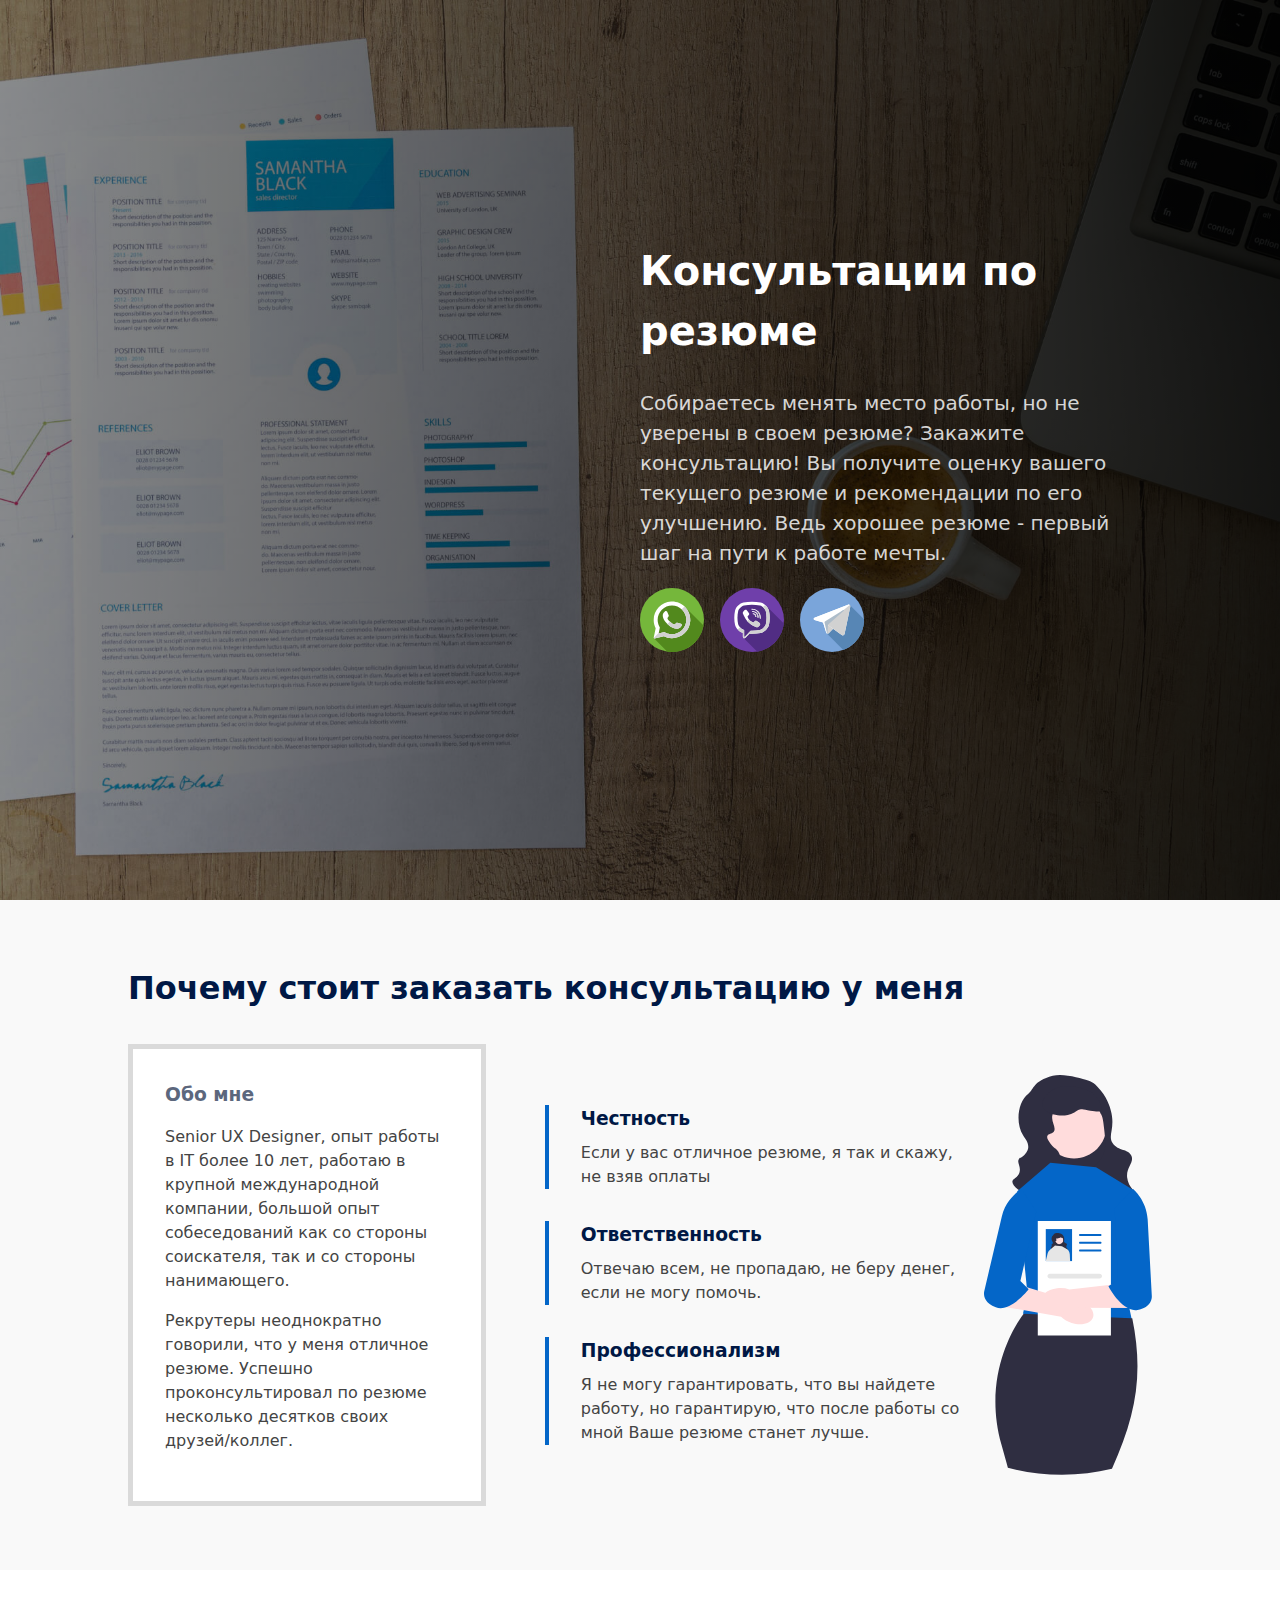
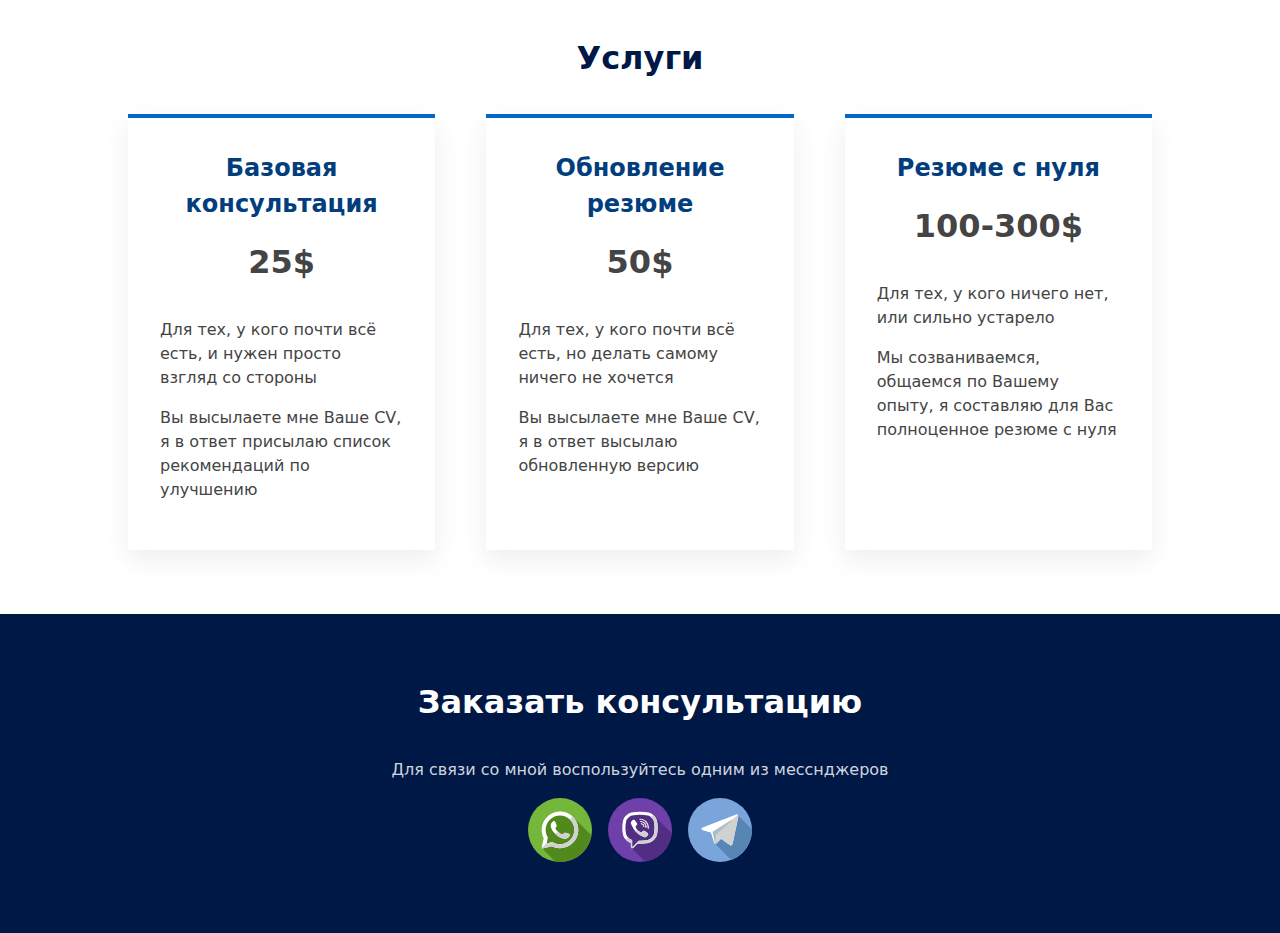
==== index.html @ ea449a5f "some cleanup" ====
<!DOCTYPE html>
<html>
  <head>
    <title>Консультации по резюме</title>
    <meta name="viewport" content="width=device-width, height=device-height, initial-scale=1.0">
	<link type="text/css" rel="stylesheet" href="css/style.css">
  </head>
  <body>


  <header class="header">
    <div class="header-overlay"></div>
    <div class="container header-contentWrapper">
      <div class="header-content">
        <h1 class="header-heading">Консультации по резюме</h1>
        <p class="header-description">Собираетесь менять место работы, но не уверены в своем резюме? Закажите консультацию! Вы получите оценку вашего текущего резюме и рекомендации по его улучшению. Ведь хорошее резюме - первый шаг на пути к работе мечты.</p>
        <ul class="header-linkList">
          <li class="header-linkWrap"><a href="#" class="header-link whatsapp"></a></li>
          <li class="header-linkWrap"><a href="#" class="header-link viber"></a></li>
          <li class="header-linkWrap"><a href="#" class="header-link telegram"></a></li>
        </ul>
      </div>
    </div>
  </header>
	  
  <section class="about">
    <div class="container">
      <h2 class="about-header">Почему стоит заказать консультацию у меня</h2>
      <div class="about-layout">
        <article class="about-bio">
          <h3>Обо мне</h3>
          <p>Senior UX Designer, опыт работы в IT более 10 лет, работаю в крупной международной компании, большой опыт собеседований как со стороны соискателя, так и со стороны нанимающего.</p>
          <p>Рекрутеры неоднократно говорили, что у меня отличное резюме. Успешно проконсультировал по резюме несколько десятков своих друзей/коллег.</p>
        </article>

        <section class="about-principles">
          <ul>
            <li>
              <h3>Честность</h3>
              <p>Если у вас отличное резюме, я так и скажу, не взяв оплаты</p>
            </li>
            <li>
              <h3>Ответственность</h3>
              <p>Отвечаю всем, не пропадаю, не беру денег, если не могу помочь.</p>
            </li>
            <li>
              <h3>Профессионализм</h3>
              <p>Я не могу гарантировать, что вы найдете работу, но гарантирую, что после работы со мной Ваше резюме станет лучше.</p>
            </li>
          </ul>
        </section>

        <img class="about-image" src="img/cv-update.svg"/>
      </div>
    </div>
  </section>
	  
    <section class="pricing">
      <h2 class="pricing-header">Услуги</h2>
      <div class="pricing-layout container">
        <article class="pricingItem">
          <h3 class="pricingItem-heading">Базовая консультация</h3>
          <p class="pricingItem-price">25$</p>
          <p class="pricingItem-desc">Для тех, у кого почти всё есть, и нужен просто взгляд со стороны</p>
          <p class="pricingItem-details">Вы высылаете мне Ваше CV, я в ответ присылаю список рекомендаций по улучшению</p>
        </article>
        <article class="pricingItem">
          <h3 class="pricingItem-heading">Обновление резюме</h3>
          <p class="pricingItem-price">50$</p>
          <p class="pricingItem-desc">Для тех, у кого почти всё есть, но делать самому ничего не хочется</p>
          <p class="pricingItem-details">Вы высылаете мне Ваше CV, я в ответ высылаю обновленную версию</p>
        </article>
        <article class="pricingItem">
          <h3 class="pricingItem-heading">Резюме с нуля</h3>
          <p class="pricingItem-price">100-300$</p>
          <p class="pricingItem-desc">Для тех, у кого ничего нет, или сильно устарело</p>
          <p class="pricingItem-details">Мы созваниваемся, общаемся по Вашему опыту, я составляю для Вас полноценное резюме с нуля</p>
        </article>
      </div>
    </section>
	  
    <section class="contacts">
      <h2 class="contacts-heading">Заказать консультацию</h2>
      <p class="contacts-description">Для связи со мной воспользуйтесь одним из месснджеров</p>
      <ul class="contacts-linkList">
        <li class="contacts-linkWrap"><a href="#" class="contacts-link whatsapp"></a></li>
        <li class="contacts-linkWrap"><a href="#" class="contacts-link viber"></a></li>
        <li class="contacts-linkWrap"><a href="#" class="contacts-link telegram"></a></li>
      </ul>
    </section>
 
  </body>
</html>
---- css/style.css ----
*,
*::before,
*::after {
  box-sizing: border-box; }

html {
  font-family: system-ui, sans-serif;
  line-height: 1.5;
  -webkit-text-size-adjust: 100%;
  -ms-text-size-adjust: 100%;
  -ms-overflow-style: scrollbar;
  -webkit-tap-highlight-color: rgba(0, 0, 0, 0);
}

article, aside, figcaption, figure, footer, header, hgroup, main, nav, section {
  display: block; 
}

h1, h2, h3, h4, p {
  margin-top: 0;
}

body {
  margin: 0;
  color: #444444;
  background-color: #fff; 
}

.container {
  max-width: 1440px;
  margin: 0 auto;
}

.header {
  height: 100vh;
  background-image: url(../img/docs.jpg);
  background-size: cover;
}

.header-overlay {
  background-color: transparent;
  background-image: linear-gradient(270deg, rgba(0,0,0,1) 0%, rgba(0,0,0,0.5) 100%);
  opacity: 0.9;
  height: 100%;
  width: 100%;
  top: 0;
  left: 0;
  position: absolute;
}

.header-contentWrapper {
  display: flex;
  align-items: center;
  justify-content: right;
  height: 100vh;
}

.header-content {
  position: relative;
  z-index: 100;
  width: 50%;
  padding-right: 8rem;
}

.header-heading {
  font-size: 2.5rem;
  color: #ffffff;
}

.header-description {
  font-size: 1.25rem;
  color: #FFFFFFD4;
}

.header-linkList {
  list-style-type: none;
  display: flex;
  padding: 0;
  margin: 0;
}

.header-linkWrap {
  margin-right: 1rem;
}

.header-linkWrap:last-of-type {
  margin-right: 0;
}

.header-link {
  display: inline-block;
  width: 4rem;
  height: 4rem;
  background-size: cover;

}

.whatsapp {
  background-image: url(../img/whatsapp-icon.svg);
}

.viber {
  background-image: url(../img/viber-icon.svg);
}

.telegram {
  background-image: url(../img/telegram-icon.svg);
}

/* About Section */

.about {
  background-color: #F9F9F9;
  padding: 4rem 8rem;
}

.about-header {
  color: #001845;
  margin-bottom: 2rem;
  font-size: 2rem;
}

.about-bio {
  border-style: solid;
  border-width: 5px 5px 5px 5px;
  border-color: #DADADA;
  padding: 2rem;
  background-color: white;
  width: 35%;
}

.about-bio h3 {
  color: #5C677D;
  margin-bottom: 1rem;
}

.about-principles {
  width: 45%;
}

.about-principles ul {
  list-style-type: none;
  margin: 0;
}

.about-principles ul li {
  border-left: 4px solid #0466C8;
  padding-left: 2rem;
  margin-bottom: 2rem;
}

.about-principles ul li:last-of-type {
  margin-bottom: 0;
}

.about-principles h3 {
  color: #001845;
  margin-bottom: .5rem;
}

.about-principles p {
  margin: 0;
}

.about-layout {
  display: flex;
  align-items: center;
  justify-content: space-between;
}

.about-image {
  height: 400px;
}

/* Pricing */

.pricing {
  padding: 4rem 8rem;
}

.pricing-header {
  color: #001845;
  font-size: 2rem;
  margin-bottom: 2rem;
  text-align: center;
}

.pricing-layout {
  display: flex;
  justify-content: space-between
}

.pricingItem {
  width: 30%;
  padding: 2rem;
  box-shadow: 0px 10px 25px 0px rgba(0, 0, 0, 0.07);
  border-top: 4px solid #0466C8;
}

.pricingItem-heading {
  color: #023E7D;
  font-size: 1.5rem;
  text-align: center;
  margin-bottom: 1rem;
}

.pricingItem-price {
  font-size: 2rem;
  text-align: center;
  font-weight: bold;
}

/* Contacts */

.contacts {
  padding: 4rem 8rem;
  display: flex;
  flex-direction: column;
  align-items: center;
  background-color: #001845;
}

.contacts-heading {
  color: white;
  font-size: 2rem;
  margin-bottom: 2rem;
}

.contacts-description {
  color: #FFFFFFD4;
}

.contacts-link {
  display: inline-block;
  width: 4rem;
  height: 4rem;
  background-size: cover;
}

.contacts-linkWrap {
  margin-right: 1rem;
}

.contacts-linkWrap:last-of-type {
  margin-right: 0;
}

.contacts-linkList {
  list-style-type: none;
  display: flex;
  padding: 0;
  margin: 0;
}
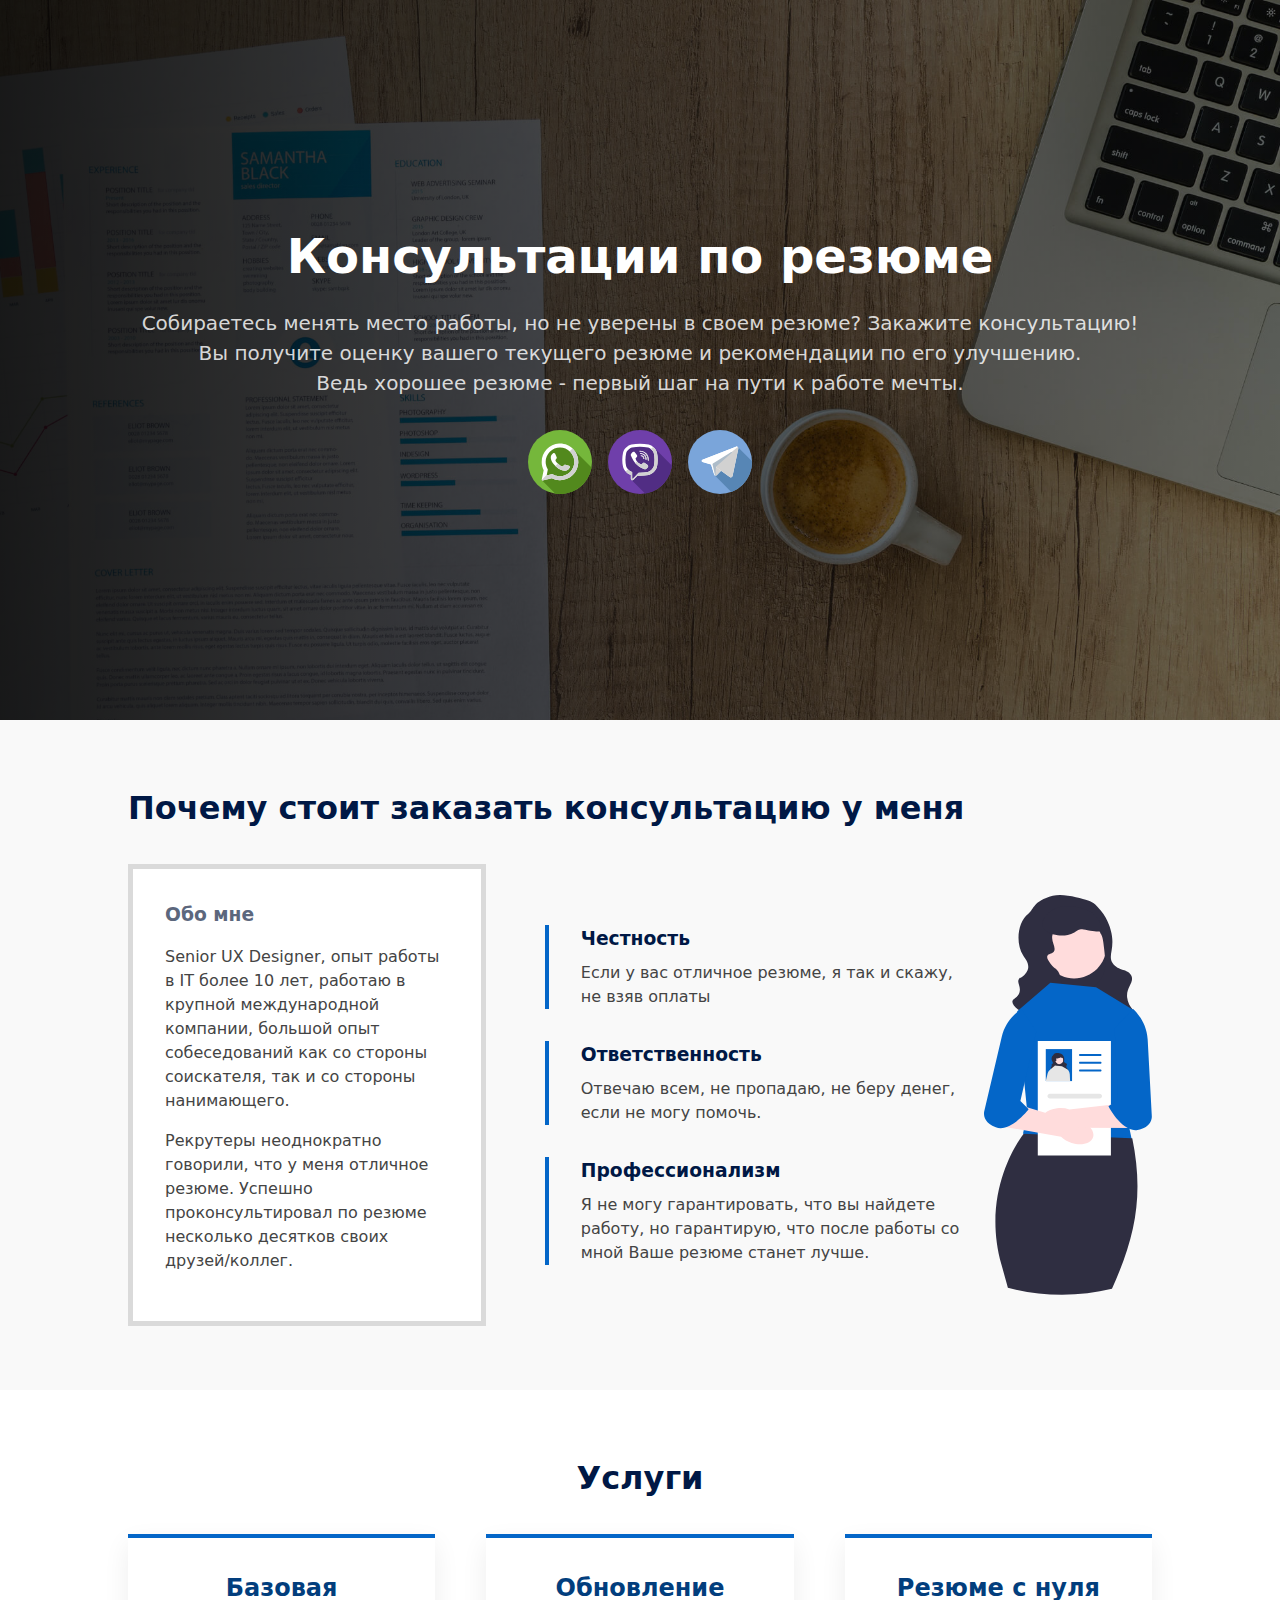
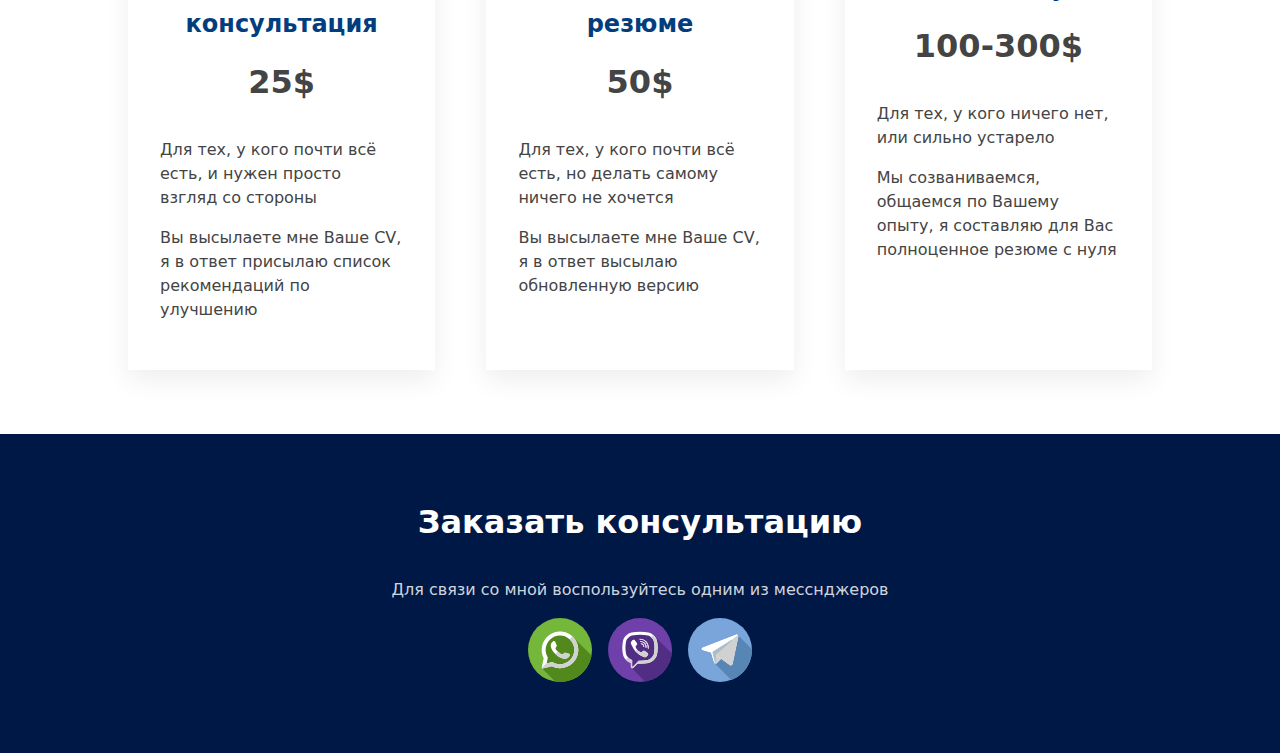
==== commit 88925751: "Centered header content, removed overlay and made header mobile-friendly" ====
--- a/index.html
+++ b/index.html
@@ -9,11 +9,12 @@
 
 
   <header class="header">
-    <div class="header-overlay"></div>
     <div class="container header-contentWrapper">
       <div class="header-content">
         <h1 class="header-heading">Консультации по резюме</h1>
-        <p class="header-description">Собираетесь менять место работы, но не уверены в своем резюме? Закажите консультацию! Вы получите оценку вашего текущего резюме и рекомендации по его улучшению. Ведь хорошее резюме - первый шаг на пути к работе мечты.</p>
+        <p class="header-description">Собираетесь менять место работы, но не уверены в своем&nbsp;резюме? Закажите&nbsp;консультацию!</p>
+        <p class="header-description">Вы получите оценку вашего текущего резюме и рекомендации по его&nbsp;улучшению.</p>
+        <p class="header-description">Ведь хорошее резюме - первый шаг на пути к работе&nbsp;мечты.</p>
         <ul class="header-linkList">
           <li class="header-linkWrap"><a href="#" class="header-link whatsapp"></a></li>
           <li class="header-linkWrap"><a href="#" class="header-link viber"></a></li>
--- a/css/style.css
+++ b/css/style.css
@@ -1,7 +1,8 @@
 *,
 *::before,
 *::after {
-  box-sizing: border-box; }
+  box-sizing: border-box; 
+}
 
 html {
   font-family: system-ui, sans-serif;
@@ -33,50 +34,64 @@
 
 .header {
   height: 100vh;
-  background-image: url(../img/docs.jpg);
+  max-height: 720px;
+  background: linear-gradient(90deg, rgba(0,0,0,.9) 0%, rgba(0,0,0,0.5) 100%), url(../img/docs.jpg);
   background-size: cover;
 }
 
-.header-overlay {
-  background-color: transparent;
-  background-image: linear-gradient(270deg, rgba(0,0,0,1) 0%, rgba(0,0,0,0.5) 100%);
-  opacity: 0.9;
+.header-contentWrapper {
+  display: flex;
+  align-items: center;
+  justify-content: center;
   height: 100%;
-  width: 100%;
-  top: 0;
-  left: 0;
-  position: absolute;
-}
-
-.header-contentWrapper {
-  display: flex;
-  align-items: center;
-  justify-content: right;
-  height: 100vh;
+  padding: 0 8rem;
 }
 
 .header-content {
   position: relative;
   z-index: 100;
-  width: 50%;
-  padding-right: 8rem;
+  display: flex;
+  flex-direction: column;
+  align-items: center;
+  text-align: center;
+}
+
+@media (max-width: 800px) {
+  .header-content {
+    width: 100%;
+  }
+  
+  .header-contentWrapper {
+    padding: 0 2rem;
+  }
+  
+  html {
+    font-size: 14px;
+  }
+  
+  .header {
+    background: linear-gradient(180deg, rgba(0,0,0,.8) 100%, rgba(0,0,0,0.8) 100%), url(../img/docs.jpg);
+    background-size: cover;
+  }
 }
 
 .header-heading {
-  font-size: 2.5rem;
+  font-size: 3rem;
   color: #ffffff;
+  margin-bottom: 1rem;
 }
 
 .header-description {
   font-size: 1.25rem;
   color: #FFFFFFD4;
+  margin-bottom: 0;
 }
 
 .header-linkList {
   list-style-type: none;
   display: flex;
   padding: 0;
-  margin: 0;
+  margin: 2rem 0 0 0;
 }
 
 .header-linkWrap {
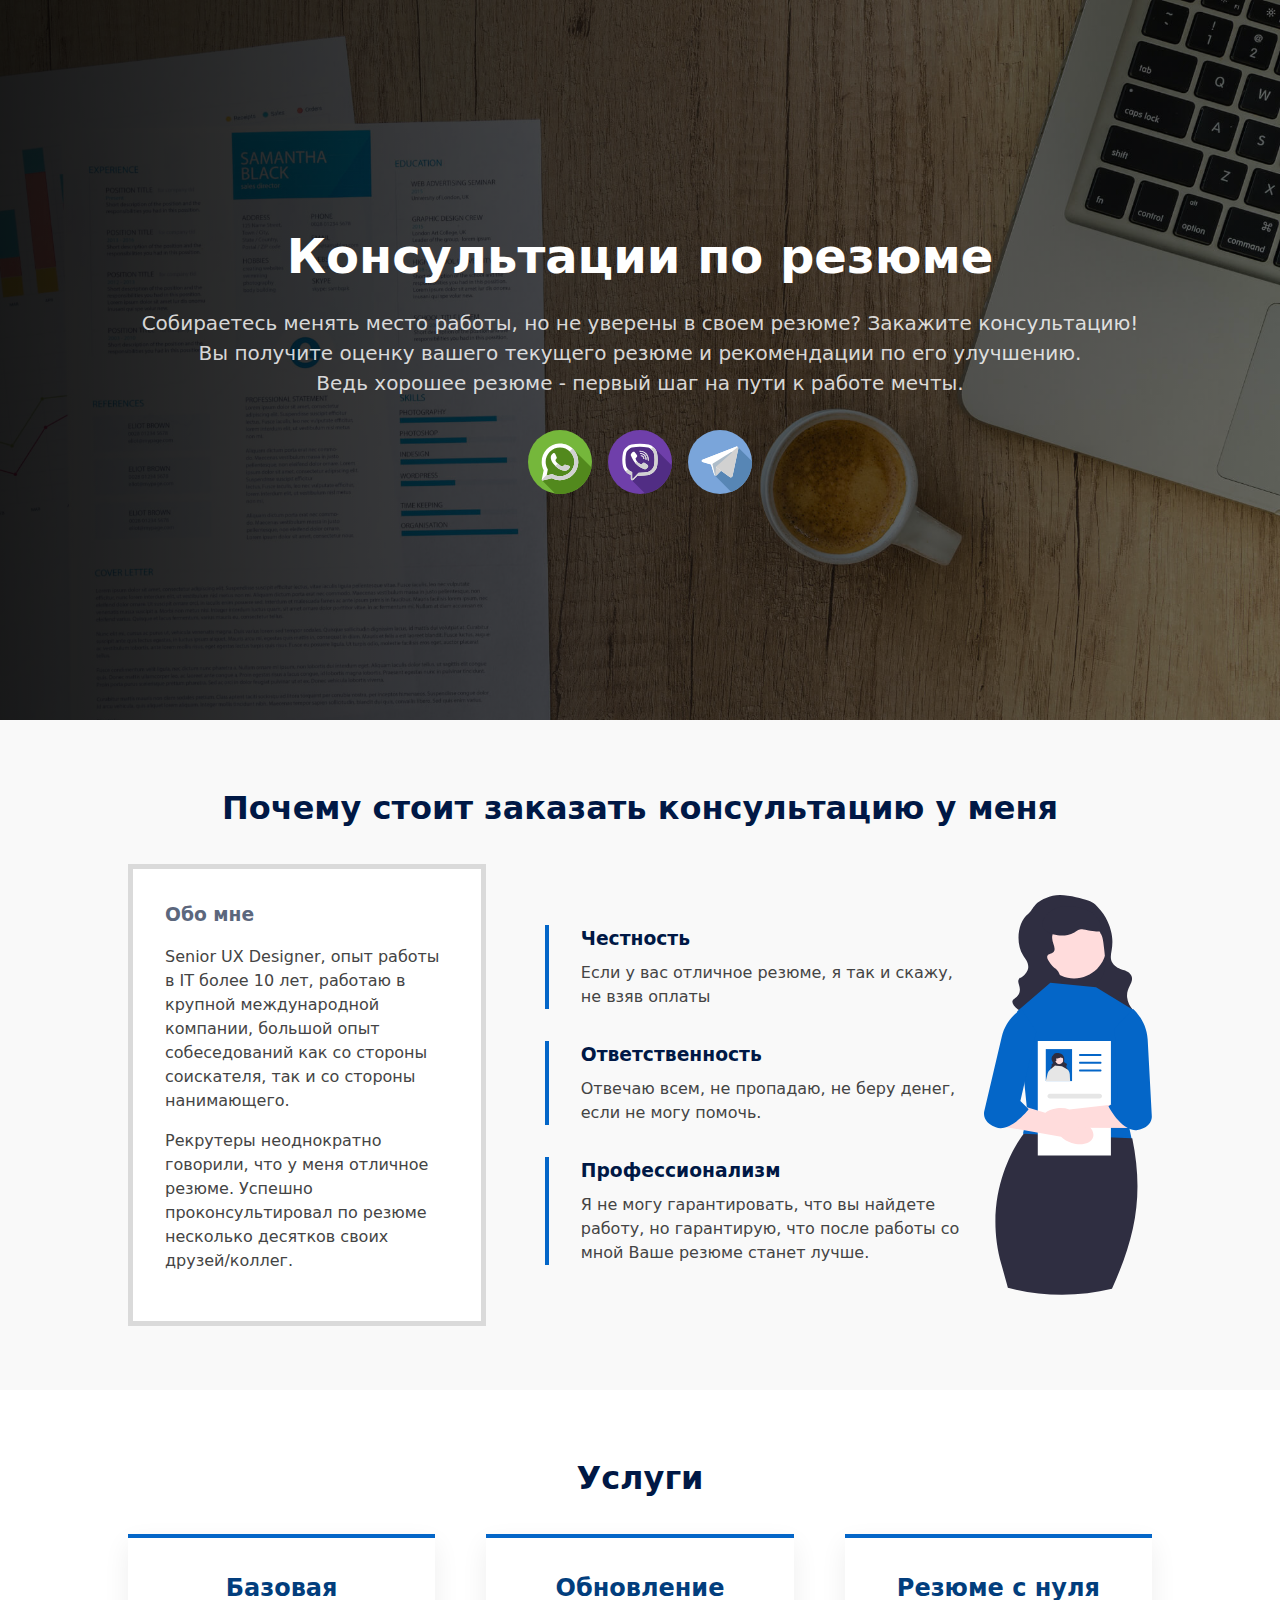
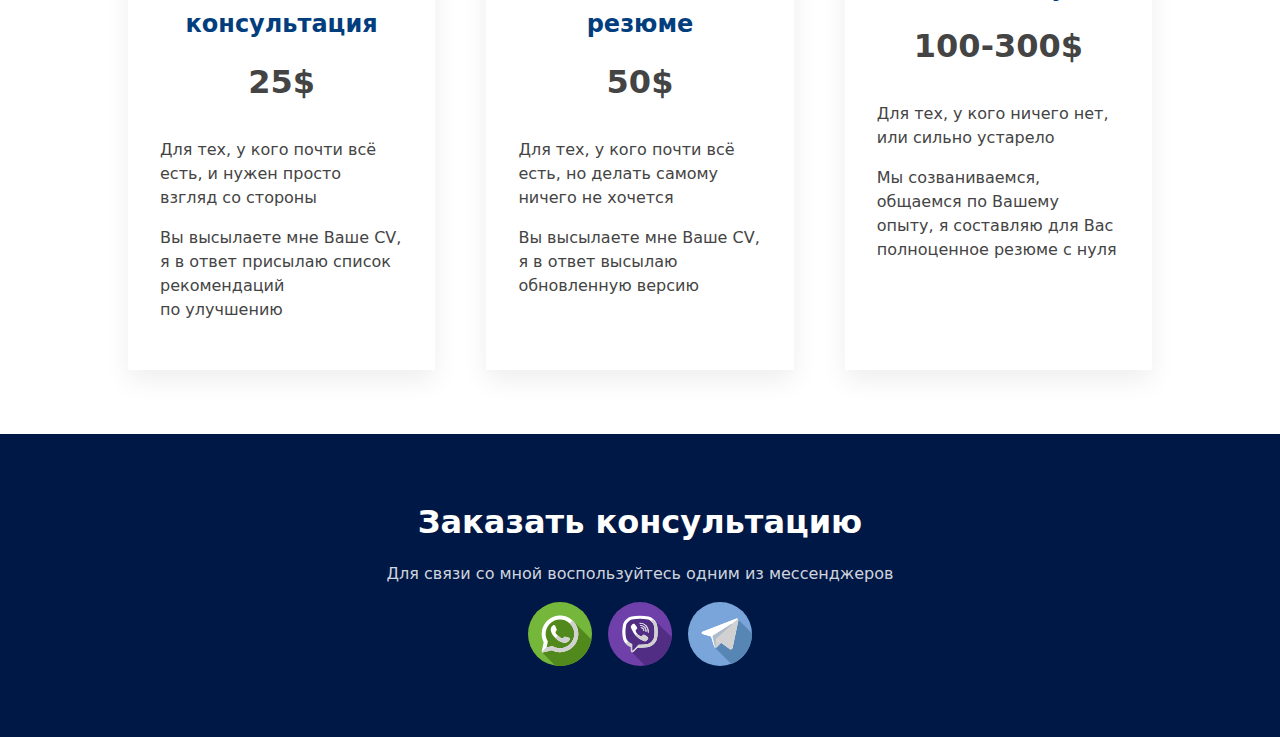
==== commit 9e91620e: "full mobile friendliness" ====
--- a/index.html
+++ b/index.html
@@ -26,7 +26,7 @@
 	  
   <section class="about">
     <div class="container">
-      <h2 class="about-header">Почему стоит заказать консультацию у меня</h2>
+      <h2 class="about-header">Почему стоит заказать консультацию у&nbsp;меня</h2>
       <div class="about-layout">
         <article class="about-bio">
           <h3>Обо мне</h3>
@@ -62,27 +62,27 @@
         <article class="pricingItem">
           <h3 class="pricingItem-heading">Базовая консультация</h3>
           <p class="pricingItem-price">25$</p>
-          <p class="pricingItem-desc">Для тех, у кого почти всё есть, и нужен просто взгляд со стороны</p>
-          <p class="pricingItem-details">Вы высылаете мне Ваше CV, я в ответ присылаю список рекомендаций по улучшению</p>
+          <p class="pricingItem-desc">Для тех, у кого почти всё есть, и нужен просто взгляд со&nbsp;стороны</p>
+          <p class="pricingItem-details">Вы высылаете мне Ваше CV, я в ответ присылаю список рекомендаций по&nbsp;улучшению</p>
         </article>
         <article class="pricingItem">
           <h3 class="pricingItem-heading">Обновление резюме</h3>
           <p class="pricingItem-price">50$</p>
-          <p class="pricingItem-desc">Для тех, у кого почти всё есть, но делать самому ничего не хочется</p>
-          <p class="pricingItem-details">Вы высылаете мне Ваше CV, я в ответ высылаю обновленную версию</p>
+          <p class="pricingItem-desc">Для тех, у кого почти всё есть, но делать самому ничего не&nbsp;хочется</p>
+          <p class="pricingItem-details">Вы высылаете мне Ваше CV, я в ответ высылаю обновленную&nbsp;версию</p>
         </article>
         <article class="pricingItem">
-          <h3 class="pricingItem-heading">Резюме с нуля</h3>
+          <h3 class="pricingItem-heading">Резюме с&nbsp;нуля</h3>
           <p class="pricingItem-price">100-300$</p>
-          <p class="pricingItem-desc">Для тех, у кого ничего нет, или сильно устарело</p>
-          <p class="pricingItem-details">Мы созваниваемся, общаемся по Вашему опыту, я составляю для Вас полноценное резюме с нуля</p>
+          <p class="pricingItem-desc">Для тех, у кого ничего нет, или сильно&nbsp;устарело</p>
+          <p class="pricingItem-details">Мы созваниваемся, общаемся по Вашему опыту, я составляю для Вас полноценное резюме с&nbsp;нуля</p>
         </article>
       </div>
     </section>
 	  
     <section class="contacts">
       <h2 class="contacts-heading">Заказать консультацию</h2>
-      <p class="contacts-description">Для связи со мной воспользуйтесь одним из месснджеров</p>
+      <p class="contacts-description">Для связи со мной воспользуйтесь одним из мессенджеров</p>
       <ul class="contacts-linkList">
         <li class="contacts-linkWrap"><a href="#" class="contacts-link whatsapp"></a></li>
         <li class="contacts-linkWrap"><a href="#" class="contacts-link viber"></a></li>
--- a/css/style.css
+++ b/css/style.css
@@ -56,29 +56,33 @@
   text-align: center;
 }
 
-@media (max-width: 800px) {
-  .header-content {
-    width: 100%;
-  }
-  
-  .header-contentWrapper {
-    padding: 0 2rem;
-  }
-  
-  html {
-    font-size: 14px;
-  }
-  
-  .header {
-    background: linear-gradient(180deg, rgba(0,0,0,.8) 100%, rgba(0,0,0,0.8) 100%), url(../img/docs.jpg);
-    background-size: cover;
-  }
-}
-
 .header-heading {
   font-size: 3rem;
   color: #ffffff;
   margin-bottom: 1rem;
+}
+
+@media (max-width: 800px) {
+  .header-content {
+    width: 100%;
+  }
+  
+  .header-contentWrapper {
+    padding: 0 2rem;
+  }
+  
+  html {
+    font-size: 14px;
+  }
+  
+  .header {
+    background: linear-gradient(180deg, rgba(0,0,0,.8) 100%, rgba(0,0,0,0.8) 100%), url(../img/docs.jpg);
+    background-size: cover;
+  }
+  
+  .header-heading {
+    font-size: 2.5rem;
+  }
 }
 
 .header-description {
@@ -129,10 +133,17 @@
   padding: 4rem 8rem;
 }
 
+@media (max-width: 800px) {
+  .about {
+    padding: 2rem;
+  }
+}
+
 .about-header {
   color: #001845;
   margin-bottom: 2rem;
   font-size: 2rem;
+  text-align: center;
 }
 
 .about-bio {
@@ -187,10 +198,49 @@
   height: 400px;
 }
 
+@media (max-width: 1100px) {
+  .about-image {
+    display: none;
+  }
+  
+  .about-bio {
+    width: 50%;
+  }
+  
+  .about-principles {
+    width: 50%;
+  }
+}
+
+@media (max-width: 540px) {
+  .about-layout {
+    flex-direction: column;
+  }
+  
+  .about-bio {
+    width: 100%;
+  }
+  
+  .about-principles {
+    width: 100%;
+  }
+  
+  .about-principles ul {
+    padding-left: 0;
+    margin-top: 2rem;
+  }
+}
+
 /* Pricing */
 
 .pricing {
   padding: 4rem 8rem;
+}
+
+@media (max-width: 800px) {
+  .pricing {
+    padding: 2rem;
+  }
 }
 
 .pricing-header {
@@ -212,6 +262,21 @@
   border-top: 4px solid #0466C8;
 }
 
+@media (max-width: 1000px) {
+  .pricing-layout {
+    flex-direction: column;
+  }
+  
+  .pricingItem {
+    width: 100%;
+    margin-bottom: 2rem;
+  }
+  
+  .pricingItem:last-of-type {
+    margin-bottom: 0;
+  }
+}
+
 .pricingItem-heading {
   color: #023E7D;
   font-size: 1.5rem;
@@ -235,14 +300,22 @@
   background-color: #001845;
 }
 
+@media (max-width: 800px) {
+  .contacts {
+    padding: 2rem;
+  }
+}
+
 .contacts-heading {
   color: white;
   font-size: 2rem;
-  margin-bottom: 2rem;
+  margin-bottom: 1rem;
+  text-align: center;
 }
 
 .contacts-description {
   color: #FFFFFFD4;
+  text-align: center;
 }
 
 .contacts-link {
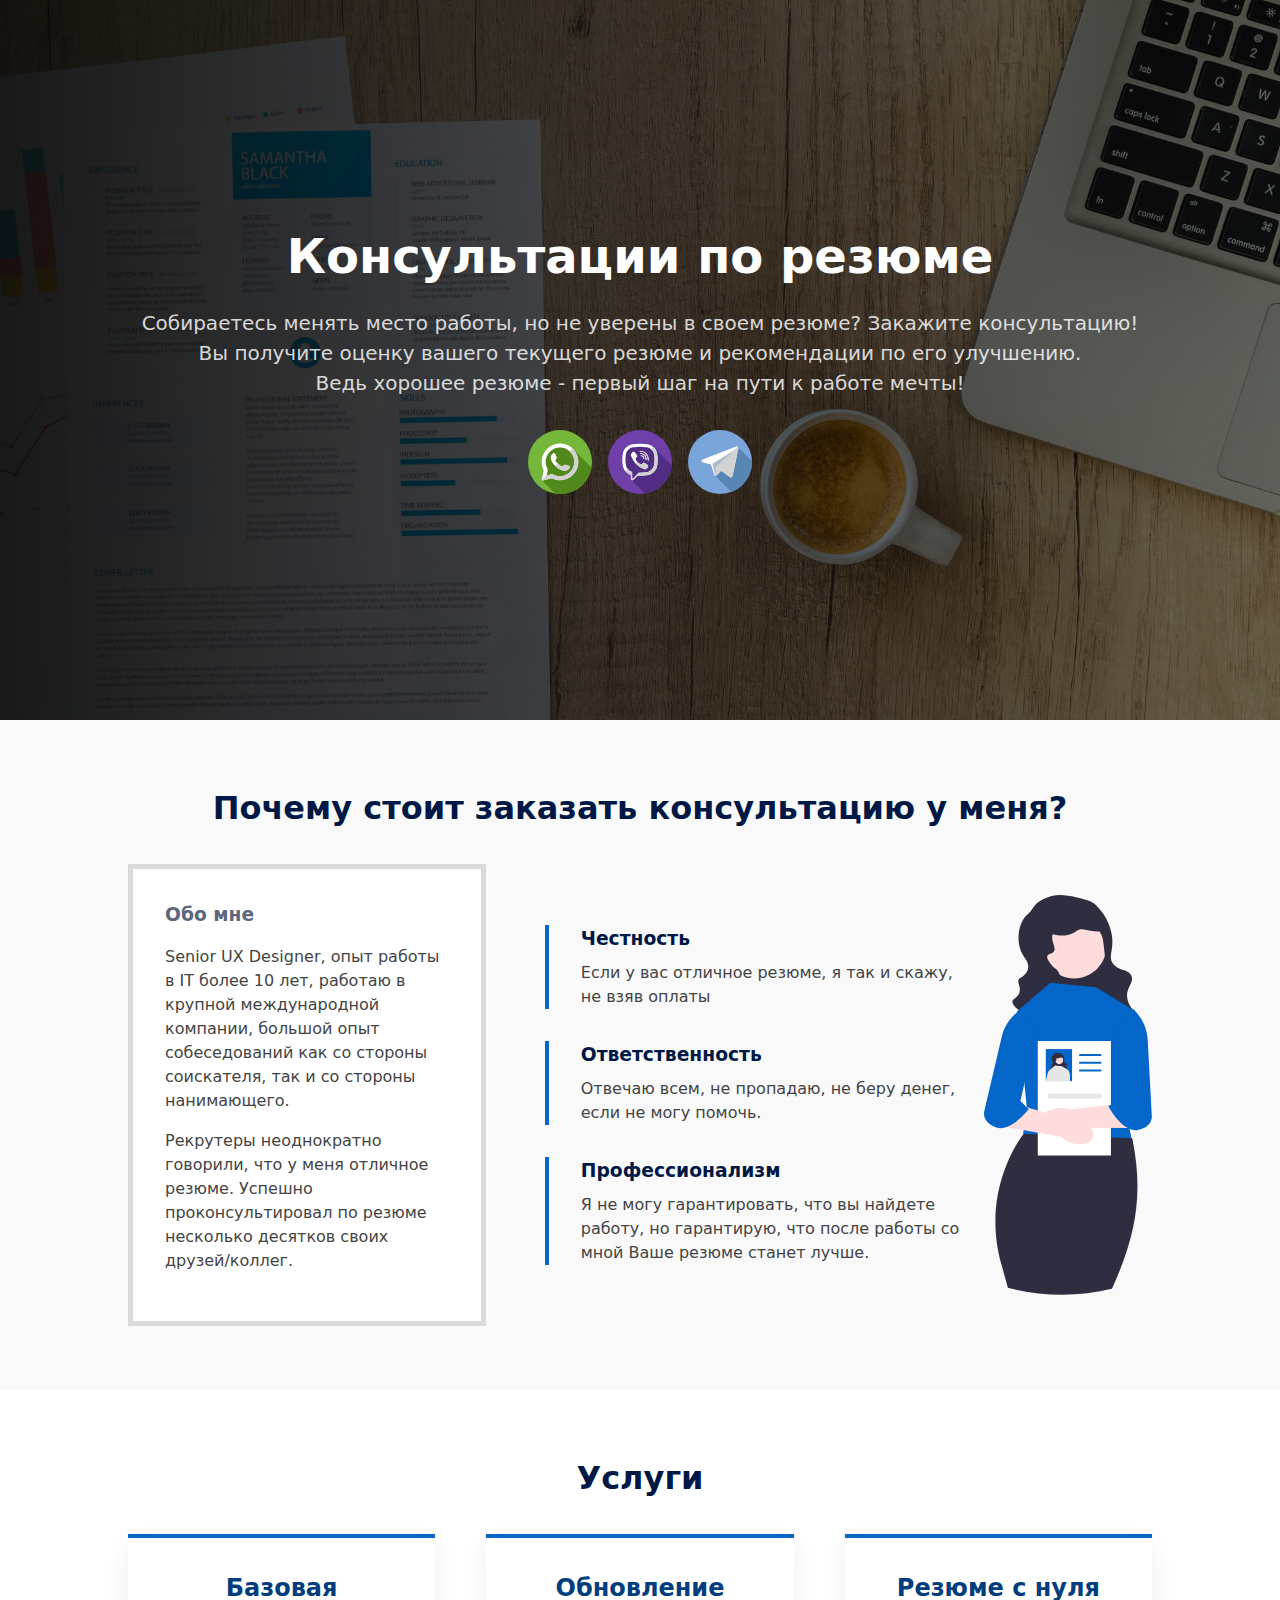
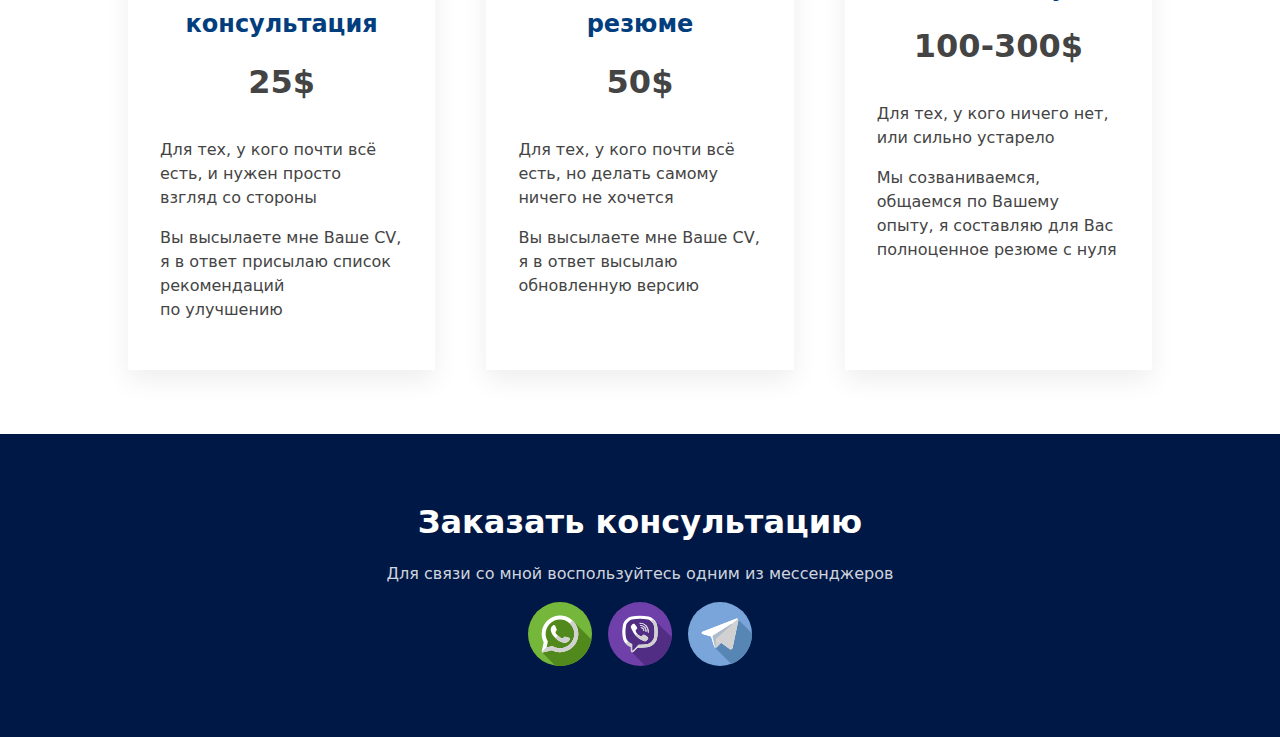
==== commit 0ebba599: "minor fixes, english version added" ====
--- a/index.html
+++ b/index.html
@@ -14,7 +14,7 @@
         <h1 class="header-heading">Консультации по резюме</h1>
         <p class="header-description">Собираетесь менять место работы, но не уверены в своем&nbsp;резюме? Закажите&nbsp;консультацию!</p>
         <p class="header-description">Вы получите оценку вашего текущего резюме и рекомендации по его&nbsp;улучшению.</p>
-        <p class="header-description">Ведь хорошее резюме - первый шаг на пути к работе&nbsp;мечты.</p>
+        <p class="header-description">Ведь хорошее резюме - первый шаг на пути к работе&nbsp;мечты!</p>
         <ul class="header-linkList">
           <li class="header-linkWrap"><a href="#" class="header-link whatsapp"></a></li>
           <li class="header-linkWrap"><a href="#" class="header-link viber"></a></li>
@@ -26,7 +26,7 @@
 	  
   <section class="about">
     <div class="container">
-      <h2 class="about-header">Почему стоит заказать консультацию у&nbsp;меня</h2>
+      <h2 class="about-header">Почему стоит заказать консультацию у&nbsp;меня?</h2>
       <div class="about-layout">
         <article class="about-bio">
           <h3>Обо мне</h3>
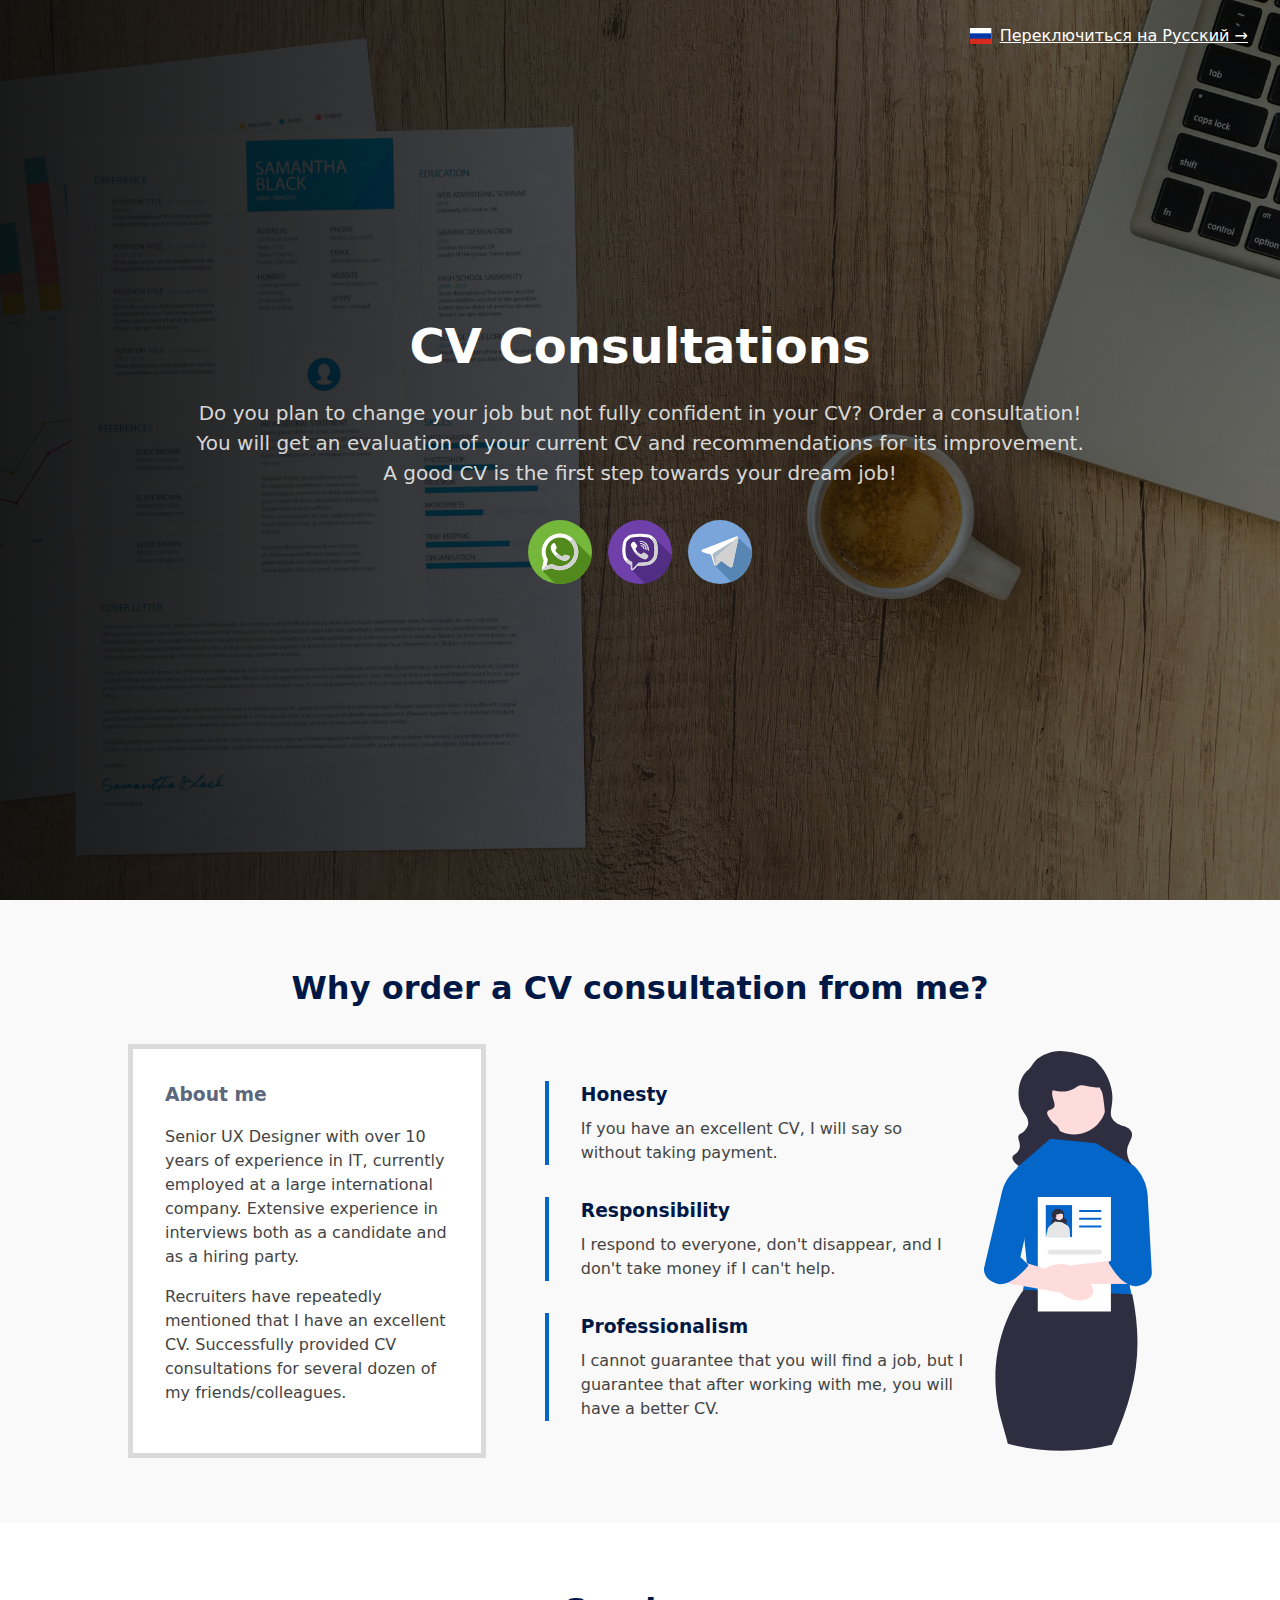
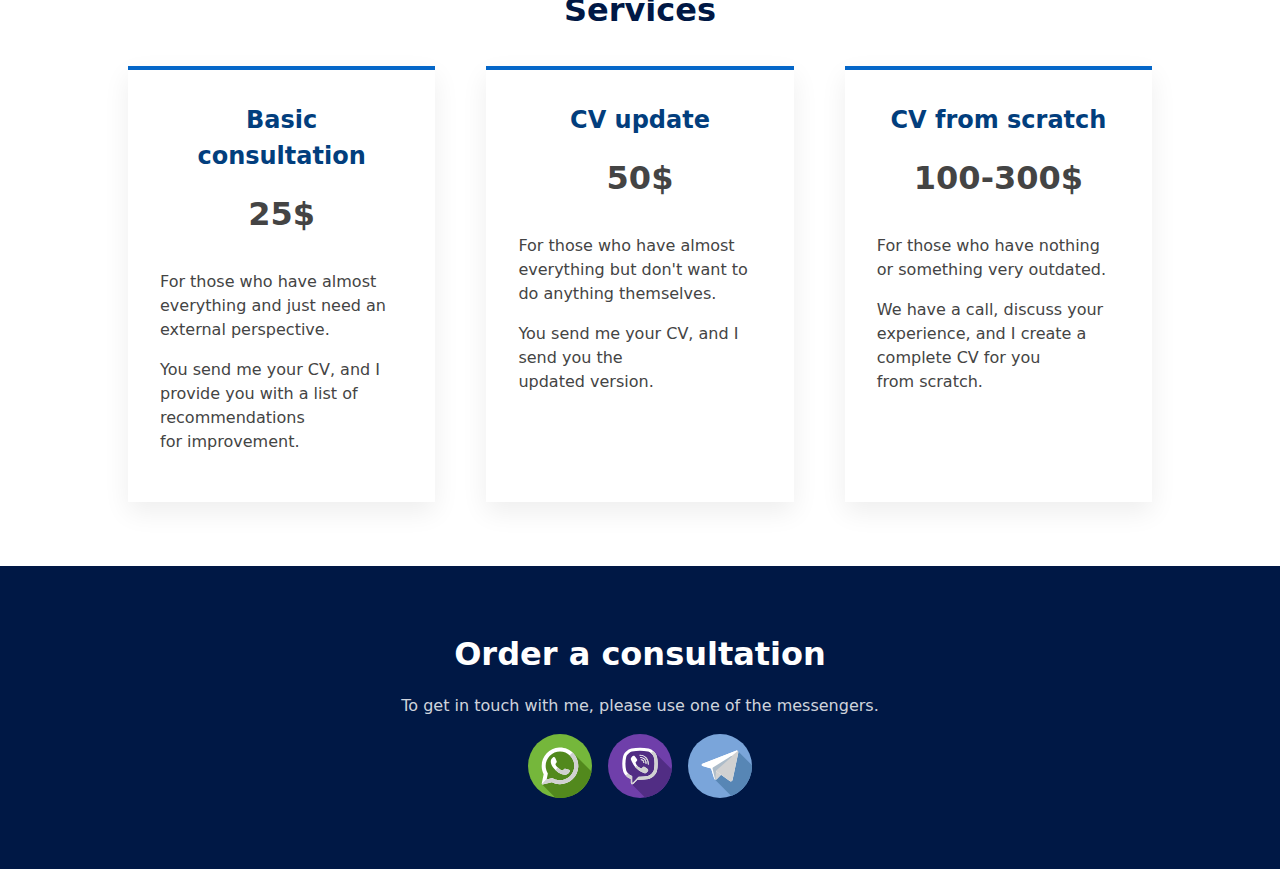
==== commit f0088798: "language switcher added, english version is now main home page" ====
--- a/index.html
+++ b/index.html
@@ -1,7 +1,7 @@
 <!DOCTYPE html>
 <html>
   <head>
-    <title>Консультации по резюме</title>
+    <title>CV Consultations</title>
     <meta name="viewport" content="width=device-width, height=device-height, initial-scale=1.0">
 	<link type="text/css" rel="stylesheet" href="css/style.css">
   </head>
@@ -10,11 +10,26 @@
 
   <header class="header">
     <div class="container header-contentWrapper">
+      <a class="header-language" href="index-rus.html">
+          <svg
+            xmlns="http://www.w3.org/2000/svg"
+            id="flag-icons-ru"
+            viewBox="0 0 640 480"
+            height="16"
+          >
+            <g fill-rule="evenodd" stroke-width="1pt">
+              <path fill="#fff" d="M0 0h640v480H0z"/>
+              <path fill="#0039a6" d="M0 160h640v320H0z"/>
+              <path fill="#d52b1e" d="M0 320h640v160H0z"/>
+            </g>
+          </svg>
+          <span>Переключиться на Русский →</span>
+        </a>
       <div class="header-content">
-        <h1 class="header-heading">Консультации по резюме</h1>
-        <p class="header-description">Собираетесь менять место работы, но не уверены в своем&nbsp;резюме? Закажите&nbsp;консультацию!</p>
-        <p class="header-description">Вы получите оценку вашего текущего резюме и рекомендации по его&nbsp;улучшению.</p>
-        <p class="header-description">Ведь хорошее резюме - первый шаг на пути к работе&nbsp;мечты!</p>
+        <h1 class="header-heading">CV Consultations</h1>
+        <p class="header-description">Do you plan to change your job but not fully confident in your CV? Order a&nbsp;consultation!</p>
+        <p class="header-description">You will get an evaluation of your current CV and recommendations for its&nbsp;improvement.</p>
+        <p class="header-description">A good CV is the first step towards your dream&nbsp;job!</p>
         <ul class="header-linkList">
           <li class="header-linkWrap"><a href="#" class="header-link whatsapp"></a></li>
           <li class="header-linkWrap"><a href="#" class="header-link viber"></a></li>
@@ -26,27 +41,27 @@
 	  
   <section class="about">
     <div class="container">
-      <h2 class="about-header">Почему стоит заказать консультацию у&nbsp;меня?</h2>
+      <h2 class="about-header">Why order a CV consultation from me?</h2>
       <div class="about-layout">
         <article class="about-bio">
-          <h3>Обо мне</h3>
-          <p>Senior UX Designer, опыт работы в IT более 10 лет, работаю в крупной международной компании, большой опыт собеседований как со стороны соискателя, так и со стороны нанимающего.</p>
-          <p>Рекрутеры неоднократно говорили, что у меня отличное резюме. Успешно проконсультировал по резюме несколько десятков своих друзей/коллег.</p>
+          <h3>About me</h3>
+          <p>Senior UX Designer with over 10 years of experience in IT, currently employed at a large international company. Extensive experience in interviews both as a candidate and as a hiring&nbsp;party.</p>
+          <p>Recruiters have repeatedly mentioned that I have an excellent CV. Successfully provided CV consultations for several dozen of my friends/colleagues.</p>
         </article>
 
         <section class="about-principles">
           <ul>
             <li>
-              <h3>Честность</h3>
-              <p>Если у вас отличное резюме, я так и скажу, не взяв оплаты</p>
+              <h3>Honesty</h3>
+              <p>If you have an excellent CV, I will say so without taking payment.</p>
             </li>
             <li>
-              <h3>Ответственность</h3>
-              <p>Отвечаю всем, не пропадаю, не беру денег, если не могу помочь.</p>
+              <h3>Responsibility</h3>
+              <p>I respond to everyone, don't disappear, and I don't take money if I can't help.</p>
             </li>
             <li>
-              <h3>Профессионализм</h3>
-              <p>Я не могу гарантировать, что вы найдете работу, но гарантирую, что после работы со мной Ваше резюме станет лучше.</p>
+              <h3>Professionalism</h3>
+              <p>I cannot guarantee that you will find a job, but I guarantee that after working with me, you will have a better CV.</p>
             </li>
           </ul>
         </section>
@@ -57,32 +72,32 @@
   </section>
 	  
     <section class="pricing">
-      <h2 class="pricing-header">Услуги</h2>
+      <h2 class="pricing-header">Services</h2>
       <div class="pricing-layout container">
         <article class="pricingItem">
-          <h3 class="pricingItem-heading">Базовая консультация</h3>
+          <h3 class="pricingItem-heading">Basic consultation</h3>
           <p class="pricingItem-price">25$</p>
-          <p class="pricingItem-desc">Для тех, у кого почти всё есть, и нужен просто взгляд со&nbsp;стороны</p>
-          <p class="pricingItem-details">Вы высылаете мне Ваше CV, я в ответ присылаю список рекомендаций по&nbsp;улучшению</p>
+          <p class="pricingItem-desc">For those who have almost everything and just need an external perspective.</p>
+          <p class="pricingItem-details">You send me your CV, and I provide you with a list of recommendations for&nbsp;improvement.</p>
         </article>
         <article class="pricingItem">
-          <h3 class="pricingItem-heading">Обновление резюме</h3>
+          <h3 class="pricingItem-heading">CV update</h3>
           <p class="pricingItem-price">50$</p>
-          <p class="pricingItem-desc">Для тех, у кого почти всё есть, но делать самому ничего не&nbsp;хочется</p>
-          <p class="pricingItem-details">Вы высылаете мне Ваше CV, я в ответ высылаю обновленную&nbsp;версию</p>
+          <p class="pricingItem-desc">For those who have almost everything but don't want to do anything&nbsp;themselves.</p>
+          <p class="pricingItem-details">You send me your CV, and I send you the updated&nbsp;version.</p>
         </article>
         <article class="pricingItem">
-          <h3 class="pricingItem-heading">Резюме с&nbsp;нуля</h3>
+          <h3 class="pricingItem-heading">CV from scratch</h3>
           <p class="pricingItem-price">100-300$</p>
-          <p class="pricingItem-desc">Для тех, у кого ничего нет, или сильно&nbsp;устарело</p>
-          <p class="pricingItem-details">Мы созваниваемся, общаемся по Вашему опыту, я составляю для Вас полноценное резюме с&nbsp;нуля</p>
+          <p class="pricingItem-desc">For those who have nothing or something very&nbsp;outdated.</p>
+          <p class="pricingItem-details">We have a call, discuss your experience, and I create a complete CV for you from&nbsp;scratch.</p>
         </article>
       </div>
     </section>
 	  
     <section class="contacts">
-      <h2 class="contacts-heading">Заказать консультацию</h2>
-      <p class="contacts-description">Для связи со мной воспользуйтесь одним из мессенджеров</p>
+      <h2 class="contacts-heading">Order a consultation</h2>
+      <p class="contacts-description">To get in touch with me, please use one of the&nbsp;messengers.</p>
       <ul class="contacts-linkList">
         <li class="contacts-linkWrap"><a href="#" class="contacts-link whatsapp"></a></li>
         <li class="contacts-linkWrap"><a href="#" class="contacts-link viber"></a></li>
--- a/css/style.css
+++ b/css/style.css
@@ -34,7 +34,7 @@
 
 .header {
   height: 100vh;
-  max-height: 720px;
+  max-height: 900px;
   background: linear-gradient(90deg, rgba(0,0,0,.9) 0%, rgba(0,0,0,0.5) 100%), url(../img/docs.jpg);
   background-size: cover;
 }
@@ -76,7 +76,7 @@
   }
   
   .header {
-    background: linear-gradient(180deg, rgba(0,0,0,.8) 100%, rgba(0,0,0,0.8) 100%), url(../img/docs.jpg);
+    background: linear-gradient(180deg, rgba(0,0,0,.7) 100%, rgba(0,0,0,0.7) 100%), url(../img/docs.jpg);
     background-size: cover;
   }
   
@@ -124,6 +124,24 @@
 
 .telegram {
   background-image: url(../img/telegram-icon.svg);
+}
+
+.header-language {
+  color: white;
+  display: flex;
+  align-items: center;
+  position: absolute;
+  top: 1.5rem;
+}
+
+.header-language span {
+  margin-left: .5rem;
+}
+
+@media (min-width: 801px) {
+  .header-language {
+    right: 2rem;
+  }
 }
 
 /* About Section */
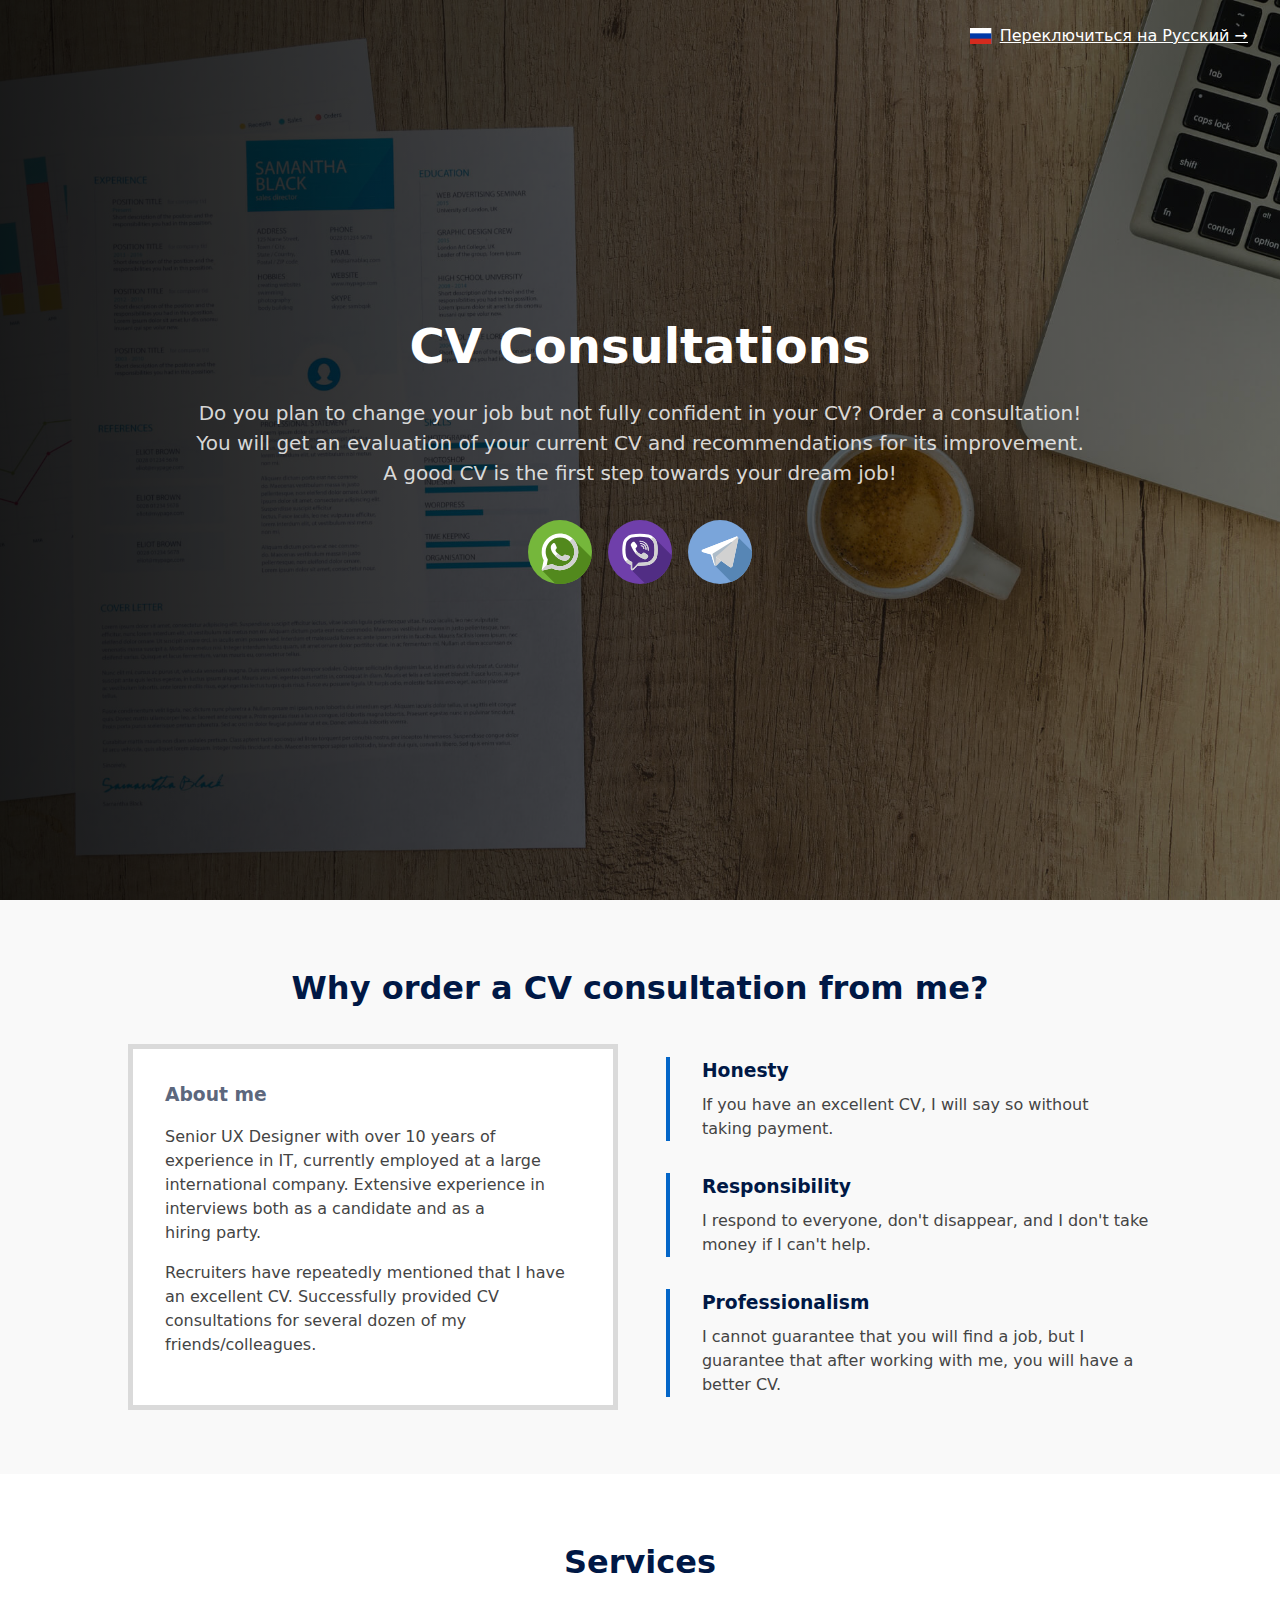
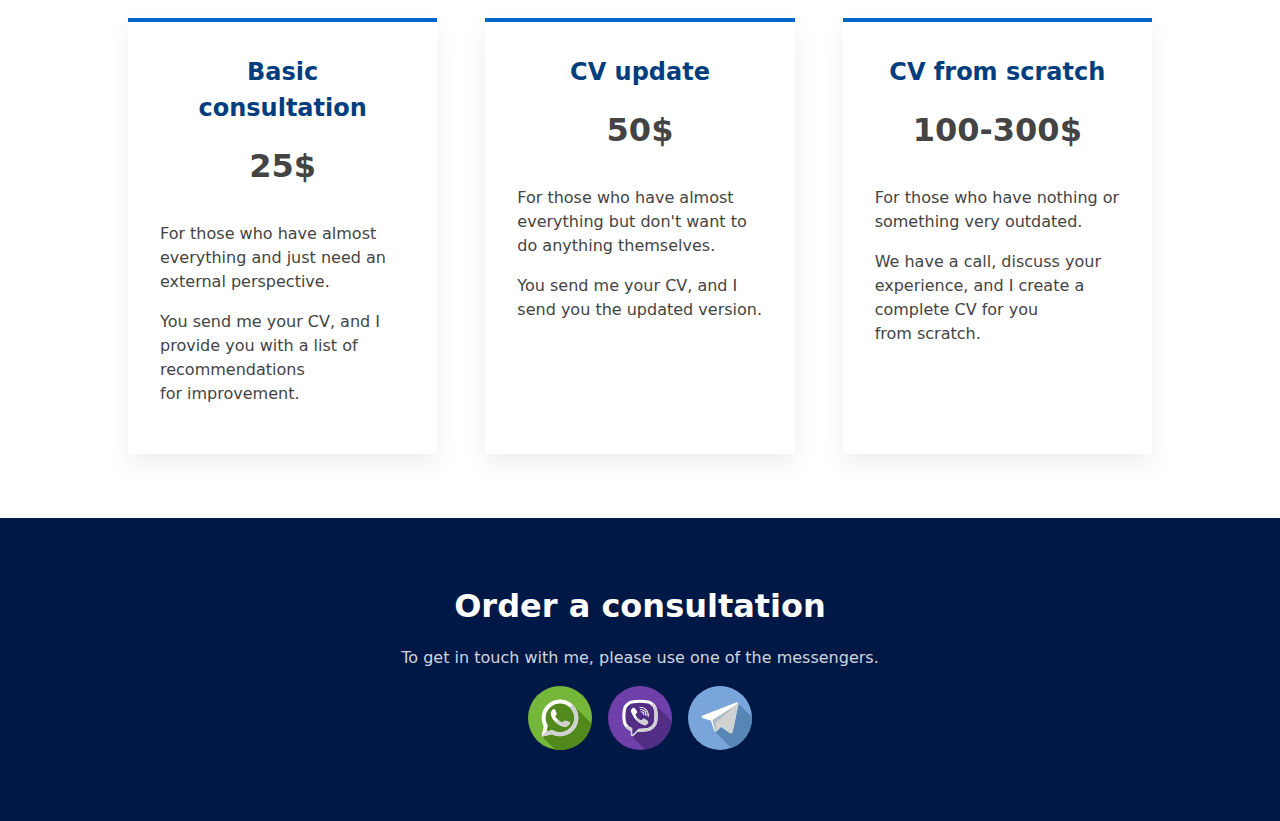
==== commit b646e4f2: "removed cv-update image, updated layout" ====
--- a/index.html
+++ b/index.html
@@ -31,9 +31,9 @@
         <p class="header-description">You will get an evaluation of your current CV and recommendations for its&nbsp;improvement.</p>
         <p class="header-description">A good CV is the first step towards your dream&nbsp;job!</p>
         <ul class="header-linkList">
-          <li class="header-linkWrap"><a href="#" class="header-link whatsapp"></a></li>
-          <li class="header-linkWrap"><a href="#" class="header-link viber"></a></li>
-          <li class="header-linkWrap"><a href="#" class="header-link telegram"></a></li>
+          <li class="header-linkWrap"><a href="https://wa.me/381637731254" target="_blank" class="header-link whatsapp"></a></li>
+          <li class="header-linkWrap"><a href="viber://contact?number=%2B381637731254" target="_blank" class="header-link viber"></a></li>
+          <li class="header-linkWrap"><a href="https://t.me/alllex7778" target="_blank" class="header-link telegram"></a></li>
         </ul>
       </div>
     </div>
@@ -53,20 +53,18 @@
           <ul>
             <li>
               <h3>Honesty</h3>
-              <p>If you have an excellent CV, I will say so without taking payment.</p>
+              <p>If you have an excellent CV, I will say so without taking&nbsp;payment.</p>
             </li>
             <li>
               <h3>Responsibility</h3>
-              <p>I respond to everyone, don't disappear, and I don't take money if I can't help.</p>
+              <p>I respond to everyone, don't disappear, and I don't take money if I can't&nbsp;help.</p>
             </li>
             <li>
               <h3>Professionalism</h3>
-              <p>I cannot guarantee that you will find a job, but I guarantee that after working with me, you will have a better CV.</p>
+              <p>I cannot guarantee that you will find a job, but I guarantee that after working with me, you will have a better&nbsp;CV.</p>
             </li>
           </ul>
         </section>
-
-        <img class="about-image" src="img/cv-update.svg"/>
       </div>
     </div>
   </section>
@@ -99,9 +97,9 @@
       <h2 class="contacts-heading">Order a consultation</h2>
       <p class="contacts-description">To get in touch with me, please use one of the&nbsp;messengers.</p>
       <ul class="contacts-linkList">
-        <li class="contacts-linkWrap"><a href="#" class="contacts-link whatsapp"></a></li>
-        <li class="contacts-linkWrap"><a href="#" class="contacts-link viber"></a></li>
-        <li class="contacts-linkWrap"><a href="#" class="contacts-link telegram"></a></li>
+        <li class="contacts-linkWrap"><a href="https://wa.me/381637731254" target="_blank" class="contacts-link whatsapp"></a></li>
+        <li class="contacts-linkWrap"><a href="viber://contact?number=%2B381637731254" target="_blank" class="contacts-link viber"></a></li>
+        <li class="contacts-linkWrap"><a href="https://t.me/alllex7778" target="_blank" class="contacts-link telegram"></a></li>
       </ul>
     </section>
  
--- a/css/style.css
+++ b/css/style.css
@@ -39,6 +39,13 @@
   background-size: cover;
 }
 
+@media (max-height: 500px) {
+  .header {
+    height: auto;
+    padding: 4rem 0;
+  }
+}
+
 .header-contentWrapper {
   display: flex;
   align-items: center;
@@ -170,7 +177,7 @@
   border-color: #DADADA;
   padding: 2rem;
   background-color: white;
-  width: 35%;
+  width: 50%;
 }
 
 .about-bio h3 {
@@ -179,12 +186,13 @@
 }
 
 .about-principles {
-  width: 45%;
+  width: 50%;
 }
 
 .about-principles ul {
   list-style-type: none;
   margin: 0;
+  padding: 0;
 }
 
 .about-principles ul li {
@@ -210,17 +218,10 @@
   display: flex;
   align-items: center;
   justify-content: space-between;
-}
-
-.about-image {
-  height: 400px;
+  column-gap: 48px;
 }
 
 @media (max-width: 1100px) {
-  .about-image {
-    display: none;
-  }
-  
   .about-bio {
     width: 50%;
   }
@@ -270,11 +271,12 @@
 
 .pricing-layout {
   display: flex;
-  justify-content: space-between
+  justify-content: space-between;
+  column-gap: 48px;
 }
 
 .pricingItem {
-  width: 30%;
+  flex: 1 1 0px;
   padding: 2rem;
   box-shadow: 0px 10px 25px 0px rgba(0, 0, 0, 0.07);
   border-top: 4px solid #0466C8;
